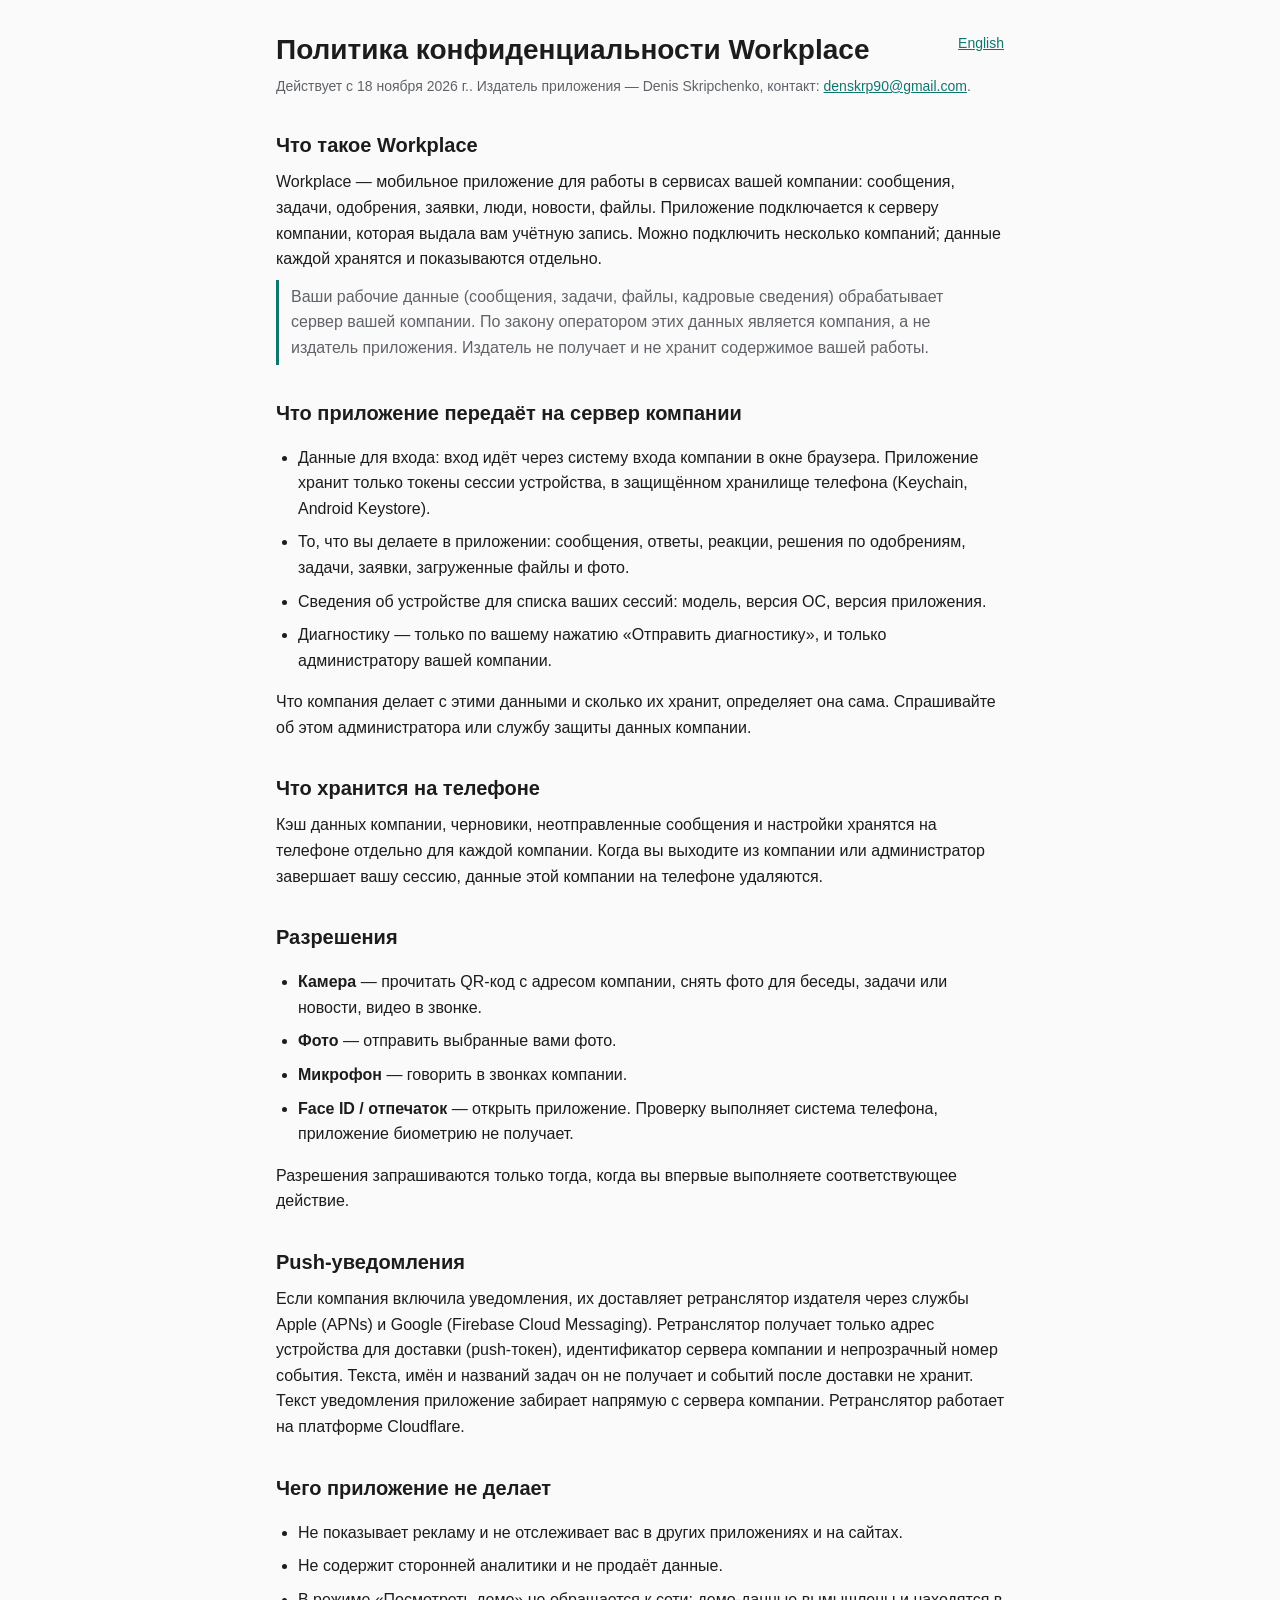
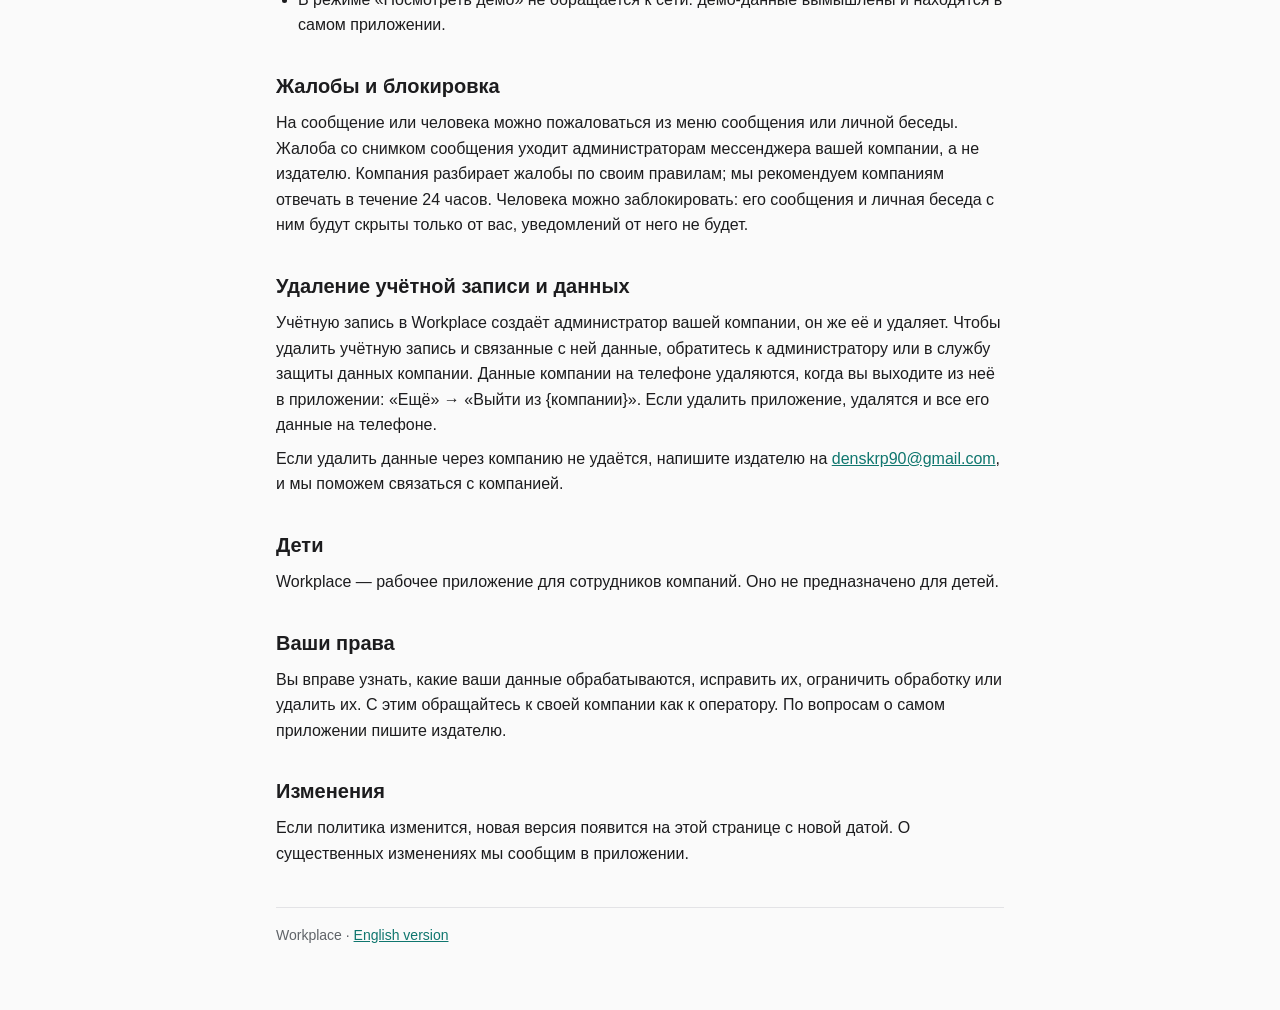
==== workplace/privacy/index.html @ c26dedd6 "Workplace: privacy policy (ru, en) and support page Co-Authored-By: Claude Opus 5.5 <noreply@anthrop" ====
<!doctype html>
<html lang="ru">
<head>
<meta charset="utf-8">
<meta name="viewport" content="width=device-width, initial-scale=1">
<title>Workplace — политика конфиденциальности</title>
<link rel="stylesheet" href="../../style.css">
</head>
<body>
<main>
<a class="lang" href="en/">English</a>
<h1>Политика конфиденциальности Workplace</h1>
<p class="meta">Действует с 18 ноября 2026 г.. Издатель приложения — Denis Skripchenko, контакт: <a href="mailto:denskrp90@gmail.com">denskrp90@gmail.com</a>.</p>

<h2 id="what">Что такое Workplace</h2>
<p>Workplace — мобильное приложение для работы в сервисах вашей компании: сообщения, задачи, одобрения, заявки, люди, новости, файлы. Приложение подключается к серверу компании, которая выдала вам учётную запись. Можно подключить несколько компаний; данные каждой хранятся и показываются отдельно.</p>
<p class="note">Ваши рабочие данные (сообщения, задачи, файлы, кадровые сведения) обрабатывает сервер вашей компании. По закону оператором этих данных является компания, а не издатель приложения. Издатель не получает и не хранит содержимое вашей работы.</p>

<h2 id="server">Что приложение передаёт на сервер компании</h2>
<ul>
<li>Данные для входа: вход идёт через систему входа компании в окне браузера. Приложение хранит только токены сессии устройства, в защищённом хранилище телефона (Keychain, Android Keystore).</li>
<li>То, что вы делаете в приложении: сообщения, ответы, реакции, решения по одобрениям, задачи, заявки, загруженные файлы и фото.</li>
<li>Сведения об устройстве для списка ваших сессий: модель, версия ОС, версия приложения.</li>
<li>Диагностику — только по вашему нажатию «Отправить диагностику», и только администратору вашей компании.</li>
</ul>
<p>Что компания делает с этими данными и сколько их хранит, определяет она сама. Спрашивайте об этом администратора или службу защиты данных компании.</p>

<h2 id="device">Что хранится на телефоне</h2>
<p>Кэш данных компании, черновики, неотправленные сообщения и настройки хранятся на телефоне отдельно для каждой компании. Когда вы выходите из компании или администратор завершает вашу сессию, данные этой компании на телефоне удаляются.</p>

<h2 id="permissions">Разрешения</h2>
<ul>
<li><b>Камера</b> — прочитать QR-код с адресом компании, снять фото для беседы, задачи или новости, видео в звонке.</li>
<li><b>Фото</b> — отправить выбранные вами фото.</li>
<li><b>Микрофон</b> — говорить в звонках компании.</li>
<li><b>Face ID / отпечаток</b> — открыть приложение. Проверку выполняет система телефона, приложение биометрию не получает.</li>
</ul>
<p>Разрешения запрашиваются только тогда, когда вы впервые выполняете соответствующее действие.</p>

<h2 id="push">Push-уведомления</h2>
<p>Если компания включила уведомления, их доставляет ретранслятор издателя через службы Apple (APNs) и Google (Firebase Cloud Messaging). Ретранслятор получает только адрес устройства для доставки (push-токен), идентификатор сервера компании и непрозрачный номер события. Текста, имён и названий задач он не получает и событий после доставки не хранит. Текст уведомления приложение забирает напрямую с сервера компании. Ретранслятор работает на платформе Cloudflare.</p>

<h2 id="none">Чего приложение не делает</h2>
<ul>
<li>Не показывает рекламу и не отслеживает вас в других приложениях и на сайтах.</li>
<li>Не содержит сторонней аналитики и не продаёт данные.</li>
<li>В режиме «Посмотреть демо» не обращается к сети: демо-данные вымышлены и находятся в самом приложении.</li>
</ul>

<h2 id="moderation">Жалобы и блокировка</h2>
<p>На сообщение или человека можно пожаловаться из меню сообщения или личной беседы. Жалоба со снимком сообщения уходит администраторам мессенджера вашей компании, а не издателю. Компания разбирает жалобы по своим правилам; мы рекомендуем компаниям отвечать в течение 24 часов. Человека можно заблокировать: его сообщения и личная беседа с ним будут скрыты только от вас, уведомлений от него не будет.</p>

<h2 id="deletion">Удаление учётной записи и данных</h2>
<p>Учётную запись в Workplace создаёт администратор вашей компании, он же её и удаляет. Чтобы удалить учётную запись и связанные с ней данные, обратитесь к администратору или в службу защиты данных компании. Данные компании на телефоне удаляются, когда вы выходите из неё в приложении: «Ещё» → «Выйти из {компании}». Если удалить приложение, удалятся и все его данные на телефоне.</p>
<p>Если удалить данные через компанию не удаётся, напишите издателю на <a href="mailto:denskrp90@gmail.com">denskrp90@gmail.com</a>, и мы поможем связаться с компанией.</p>

<h2 id="children">Дети</h2>
<p>Workplace — рабочее приложение для сотрудников компаний. Оно не предназначено для детей.</p>

<h2 id="rights">Ваши права</h2>
<p>Вы вправе узнать, какие ваши данные обрабатываются, исправить их, ограничить обработку или удалить их. С этим обращайтесь к своей компании как к оператору. По вопросам о самом приложении пишите издателю.</p>

<h2 id="changes">Изменения</h2>
<p>Если политика изменится, новая версия появится на этой странице с новой датой. О существенных изменениях мы сообщим в приложении.</p>

<footer>Workplace · <a href="en/">English version</a></footer>
</main>
</body>
</html>
---- style.css ----
:root { --bg: #fafafa; --text: #1c1c1e; --muted: #5f6368; --line: #e3e3e6; --accent: #0f766e; color-scheme: light dark; }
@media (prefers-color-scheme: dark) { :root { --bg: #1c1c1e; --text: #f2f2f4; --muted: #a1a1a8; --line: #36363b; --accent: #5eead4; } }
* { box-sizing: border-box; }
body { margin: 0; background: var(--bg); color: var(--text); font: 16px/1.6 Inter, -apple-system, BlinkMacSystemFont, "Segoe UI", Roboto, sans-serif; }
main { max-width: 760px; margin: 0 auto; padding: 32px 16px 64px; }
h1 { font-size: 28px; line-height: 1.25; margin: 0 0 4px; }
h2 { font-size: 20px; margin: 32px 0 8px; }
p, li { margin: 8px 0; }
ul { padding-left: 22px; }
a { color: var(--accent); }
.meta { color: var(--muted); font-size: 14px; margin-bottom: 24px; }
.lang { float: right; font-size: 14px; }
.note { border-left: 3px solid var(--accent); padding: 4px 12px; color: var(--muted); }
footer { border-top: 1px solid var(--line); margin-top: 40px; padding-top: 16px; color: var(--muted); font-size: 14px; }
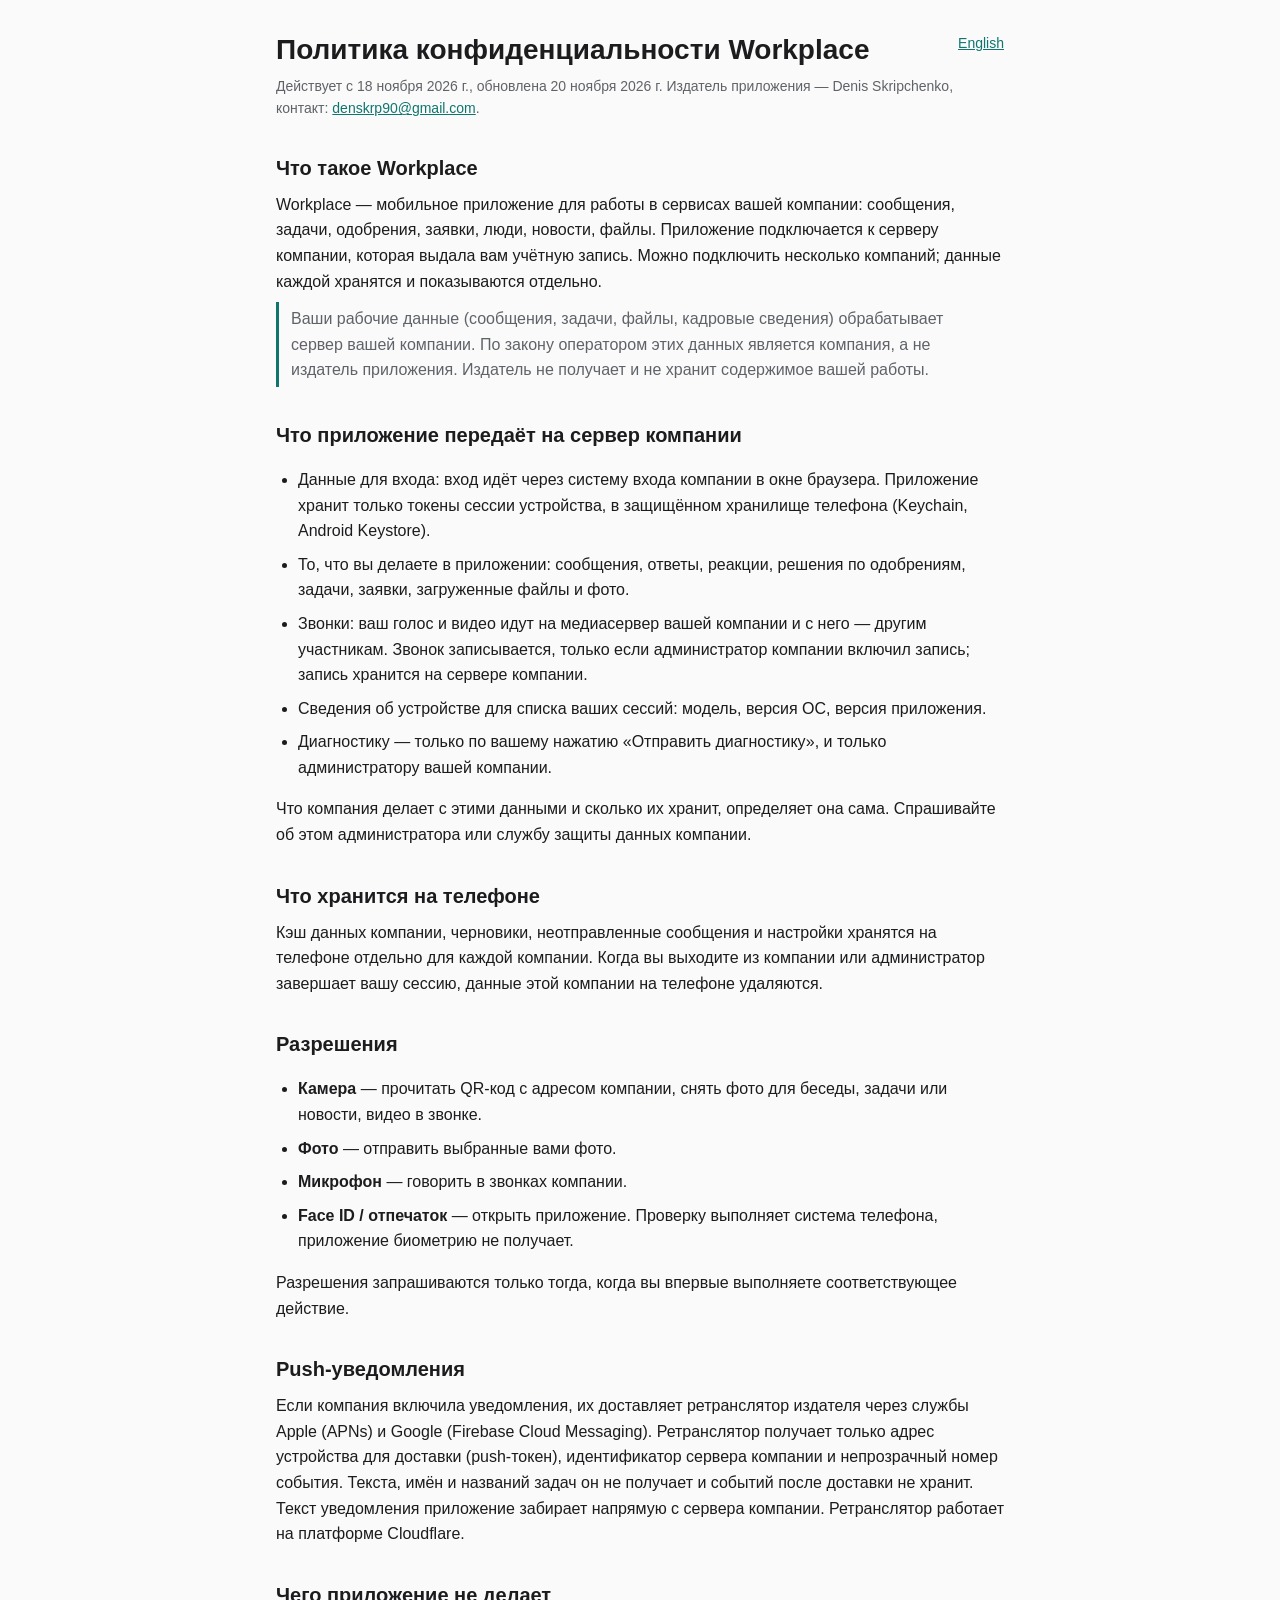
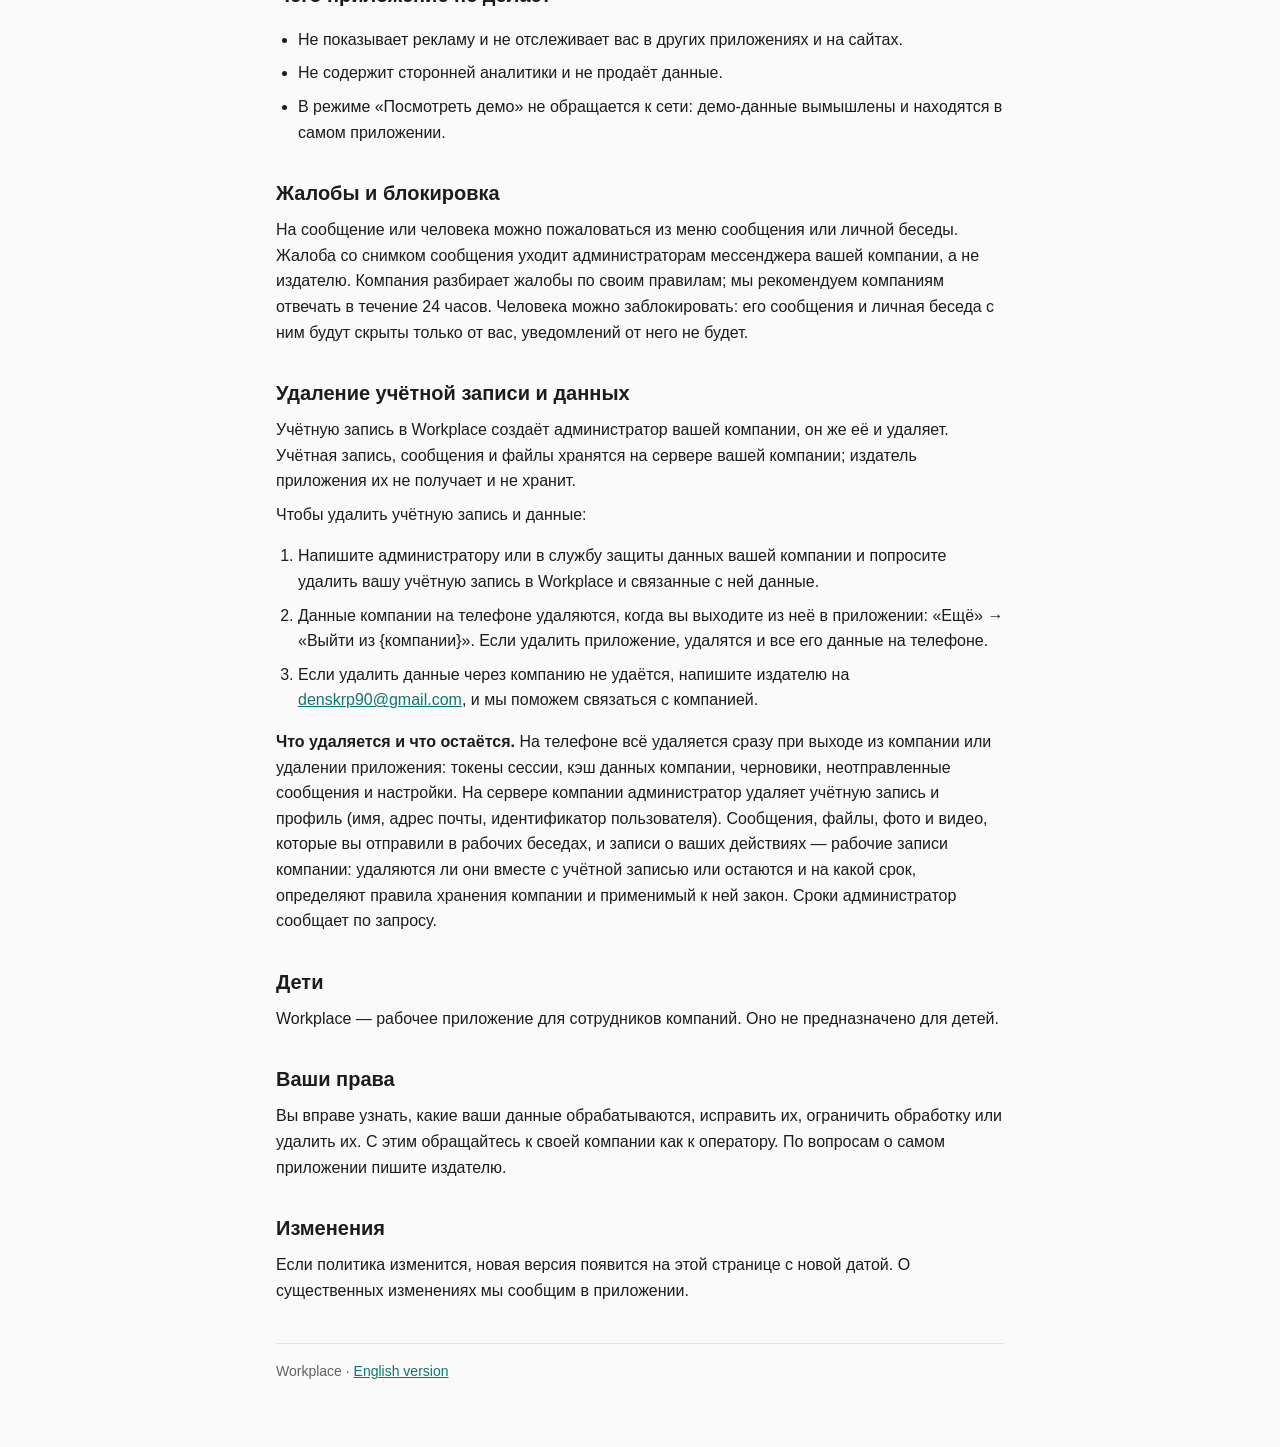
==== commit 38283950: "Workplace privacy policy: deletion in steps, what is deleted and kept, calls and their recording Co-" ====
--- a/workplace/privacy/index.html
+++ b/workplace/privacy/index.html
@@ -10,7 +10,7 @@
 <main>
 <a class="lang" href="en/">English</a>
 <h1>Политика конфиденциальности Workplace</h1>
-<p class="meta">Действует с 18 ноября 2026 г.. Издатель приложения — Denis Skripchenko, контакт: <a href="mailto:denskrp90@gmail.com">denskrp90@gmail.com</a>.</p>
+<p class="meta">Действует с 18 ноября 2026 г., обновлена 20 ноября 2026 г. Издатель приложения — Denis Skripchenko, контакт: <a href="mailto:denskrp90@gmail.com">denskrp90@gmail.com</a>.</p>
 
 <h2 id="what">Что такое Workplace</h2>
 <p>Workplace — мобильное приложение для работы в сервисах вашей компании: сообщения, задачи, одобрения, заявки, люди, новости, файлы. Приложение подключается к серверу компании, которая выдала вам учётную запись. Можно подключить несколько компаний; данные каждой хранятся и показываются отдельно.</p>
@@ -20,6 +20,7 @@
 <ul>
 <li>Данные для входа: вход идёт через систему входа компании в окне браузера. Приложение хранит только токены сессии устройства, в защищённом хранилище телефона (Keychain, Android Keystore).</li>
 <li>То, что вы делаете в приложении: сообщения, ответы, реакции, решения по одобрениям, задачи, заявки, загруженные файлы и фото.</li>
+<li>Звонки: ваш голос и видео идут на медиасервер вашей компании и с него — другим участникам. Звонок записывается, только если администратор компании включил запись; запись хранится на сервере компании.</li>
 <li>Сведения об устройстве для списка ваших сессий: модель, версия ОС, версия приложения.</li>
 <li>Диагностику — только по вашему нажатию «Отправить диагностику», и только администратору вашей компании.</li>
 </ul>
@@ -51,8 +52,14 @@
 <p>На сообщение или человека можно пожаловаться из меню сообщения или личной беседы. Жалоба со снимком сообщения уходит администраторам мессенджера вашей компании, а не издателю. Компания разбирает жалобы по своим правилам; мы рекомендуем компаниям отвечать в течение 24 часов. Человека можно заблокировать: его сообщения и личная беседа с ним будут скрыты только от вас, уведомлений от него не будет.</p>
 
 <h2 id="deletion">Удаление учётной записи и данных</h2>
-<p>Учётную запись в Workplace создаёт администратор вашей компании, он же её и удаляет. Чтобы удалить учётную запись и связанные с ней данные, обратитесь к администратору или в службу защиты данных компании. Данные компании на телефоне удаляются, когда вы выходите из неё в приложении: «Ещё» → «Выйти из {компании}». Если удалить приложение, удалятся и все его данные на телефоне.</p>
-<p>Если удалить данные через компанию не удаётся, напишите издателю на <a href="mailto:denskrp90@gmail.com">denskrp90@gmail.com</a>, и мы поможем связаться с компанией.</p>
+<p>Учётную запись в Workplace создаёт администратор вашей компании, он же её и удаляет. Учётная запись, сообщения и файлы хранятся на сервере вашей компании; издатель приложения их не получает и не хранит.</p>
+<p>Чтобы удалить учётную запись и данные:</p>
+<ol>
+<li>Напишите администратору или в службу защиты данных вашей компании и попросите удалить вашу учётную запись в Workplace и связанные с ней данные.</li>
+<li>Данные компании на телефоне удаляются, когда вы выходите из неё в приложении: «Ещё» → «Выйти из {компании}». Если удалить приложение, удалятся и все его данные на телефоне.</li>
+<li>Если удалить данные через компанию не удаётся, напишите издателю на <a href="mailto:denskrp90@gmail.com">denskrp90@gmail.com</a>, и мы поможем связаться с компанией.</li>
+</ol>
+<p><strong>Что удаляется и что остаётся.</strong> На телефоне всё удаляется сразу при выходе из компании или удалении приложения: токены сессии, кэш данных компании, черновики, неотправленные сообщения и настройки. На сервере компании администратор удаляет учётную запись и профиль (имя, адрес почты, идентификатор пользователя). Сообщения, файлы, фото и видео, которые вы отправили в рабочих беседах, и записи о ваших действиях — рабочие записи компании: удаляются ли они вместе с учётной записью или остаются и на какой срок, определяют правила хранения компании и применимый к ней закон. Сроки администратор сообщает по запросу.</p>
 
 <h2 id="children">Дети</h2>
 <p>Workplace — рабочее приложение для сотрудников компаний. Оно не предназначено для детей.</p>
--- a/style.css
+++ b/style.css
@@ -6,7 +6,7 @@
 h1 { font-size: 28px; line-height: 1.25; margin: 0 0 4px; }
 h2 { font-size: 20px; margin: 32px 0 8px; }
 p, li { margin: 8px 0; }
-ul { padding-left: 22px; }
+ul, ol { padding-left: 22px; }
 a { color: var(--accent); }
 .meta { color: var(--muted); font-size: 14px; margin-bottom: 24px; }
 .lang { float: right; font-size: 14px; }
